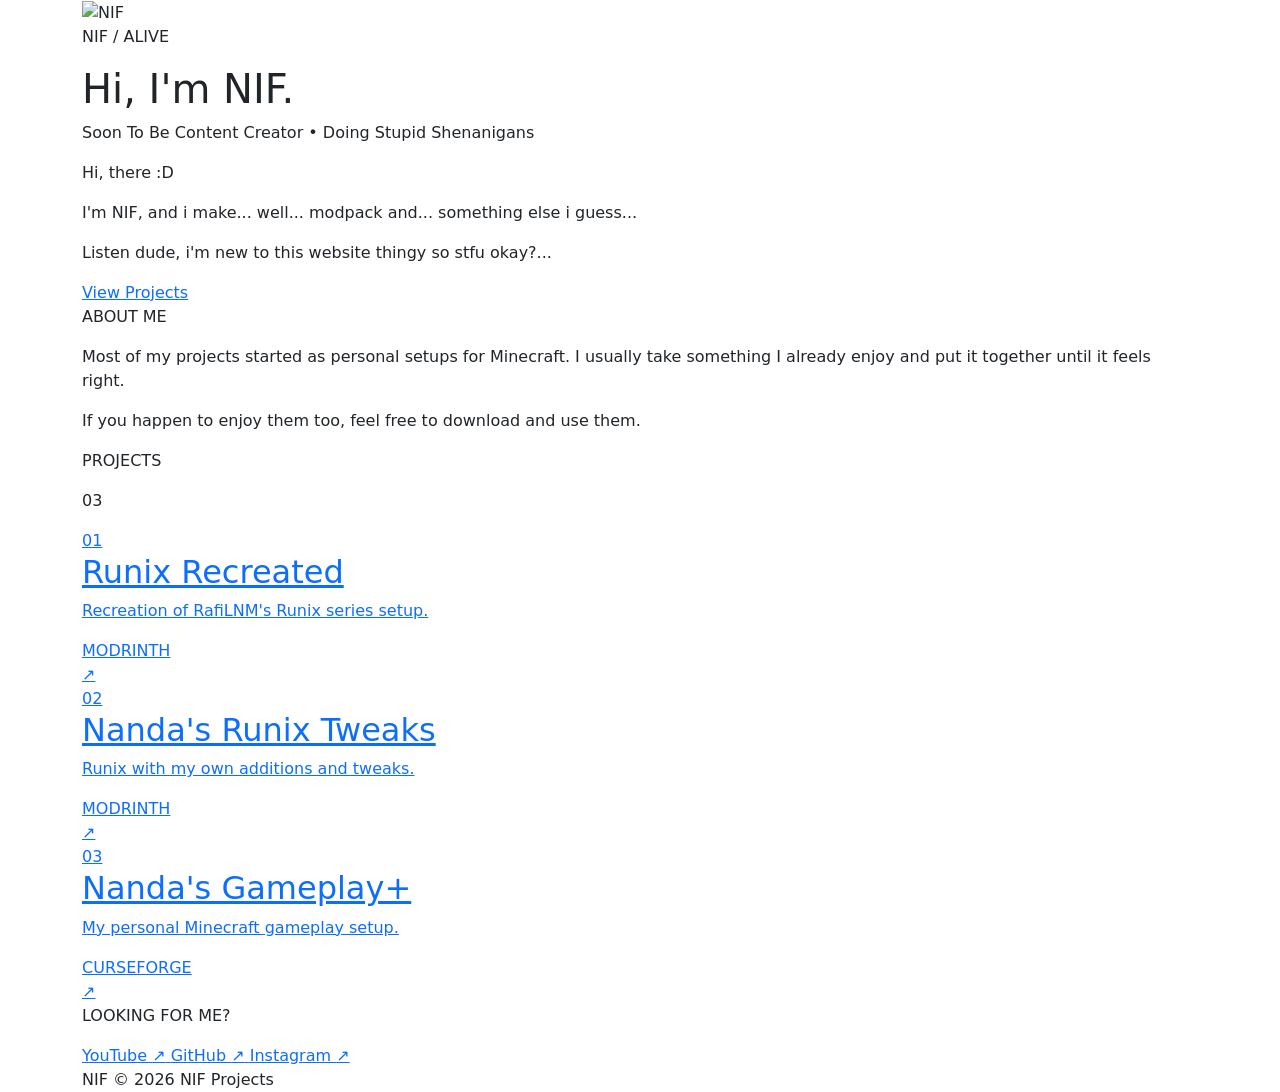
==== TheNIF.html @ 59b326af "Add files via upload" ====
<!doctype html>
<html lang="en">
  <head>
    <meta charset="utf-8" />
    <meta name="viewport" content="width=device-width, initial-scale=1" />

    <link href="https://cdn.jsdelivr.net/npm/bootstrap@5.0.2/dist/css/bootstrap.min.css" rel="stylesheet" />
    <link rel="stylesheet" href="css/NIF-2.css" />

    <title>NIF | Ikki</title>
  </head>

  <body>
    <main>
      <!-- HERO | START -->
      <section class="hero">
        <div class="container">
          <div class="hero-content">
            <img src="img/NIF.png" alt="NIF" class="hero-logo" />

            <div class="hero-text">
              <p class="eyebrow">NIF / ALIVE</p>

              <h1>Hi, I'm NIF.</h1>

              <p class="hero-role">
                Soon To Be Content Creator
                <span>•</span>
                Doing Stupid Shenanigans
              </p>

              <p class="hero-description">Hi, there :D</p>
              <p class="hero-description">I'm NIF, and i make... well... modpack and... something else i guess...</p>
              <p class="hero-description">Listen dude, i'm new to this website thingy so stfu okay?...</p>

              <div class="hero-actions">
                <a href="#projects" class="secondary-link"> View Projects </a>
              </div>
            </div>
          </div>
        </div>
      </section>
      <!-- HERO | END -->

      <!-- ABOUT | START -->
      <section class="about">
        <div class="container">
          <div class="simple-grid">
            <div>
              <p class="section-label">ABOUT ME</p>
            </div>

            <div class="about-text">
              <p>Most of my projects started as personal setups for Minecraft. I usually take something I already enjoy and put it together until it feels right.</p>

              <p>If you happen to enjoy them too, feel free to download and use them.</p>
            </div>
          </div>
        </div>
      </section>
      <!-- ABOUT | END -->

      <!-- PROJECTS | START -->
      <section id="projects" class="projects">
        <div class="container">
          <div class="section-top">
            <p class="section-label">PROJECTS</p>

            <p class="section-count">03</p>
          </div>

          <div class="project-list">
            <a href="https://modrinth.com/modpack/lnmrunix" target="_blank" rel="noopener noreferre" class="project-item">
              <div class="project-number">01</div>

              <div class="project-info">
                <h2>Runix Recreated</h2>

                <p>Recreation of RafiLNM's Runix series setup.</p>
              </div>

              <div class="project-type">MODRINTH</div>

              <div class="project-arrow">↗</div>
            </a>

            <a href="#" class="project-item">
              <div class="project-number">02</div>

              <div class="project-info">
                <h2>Nanda's Runix Tweaks</h2>

                <p>Runix with my own additions and tweaks.</p>
              </div>

              <div class="project-type">MODRINTH</div>

              <div class="project-arrow">↗</div>
            </a>

            <a href="https://www.curseforge.com/minecraft/modpacks/ngplus" target="_blank" rel="noopener noreferre" class="project-item">
              <div class="project-number">03</div>

              <div class="project-info">
                <h2>Nanda's Gameplay+</h2>

                <p>My personal Minecraft gameplay setup.</p>
              </div>

              <div class="project-type">CURSEFORGE</div>

              <div class="project-arrow">↗</div>
            </a>
          </div>
        </div>
      </section>
      <!-- PROJECTS | END -->

      <!-- SOCIALS | START -->
      <section id="socials" class="socials">
        <div class="container">
          <div class="simple-grid">
            <div>
              <p class="section-label">LOOKING FOR ME?</p>
            </div>

            <div class="social-list">
              <a href="https://www.youtube.com/@notIkki" target="_blank" rel="noopener noreferre">
                YouTube
                <span>↗</span>
              </a>

              <a href="https://github.com/SimplIkkity" target="_blank" rel="noopener noreferre">
                GitHub
                <span>↗</span>
              </a>

              <a href="https://www.instagram.com/simpleikki/" target="_blank" rel="noopener noreferre">
                Instagram
                <span>↗</span>
              </a>
            </div>
          </div>
        </div>
      </section>
      <!-- SOCIALS | END -->
    </main>

    <!-- FOOTER | START -->
    <footer>
      <div class="container">
        <div class="footer-content">
          <span class="footer-logo"> NIF </span>

          <span> © 2026 NIF Projects </span>
        </div>
      </div>
    </footer>
    <!-- FOOTER | END -->

    <script src="https://cdn.jsdelivr.net/npm/bootstrap@5.0.2/dist/js/bootstrap.bundle.min.js"></script>
  </body>
</html>
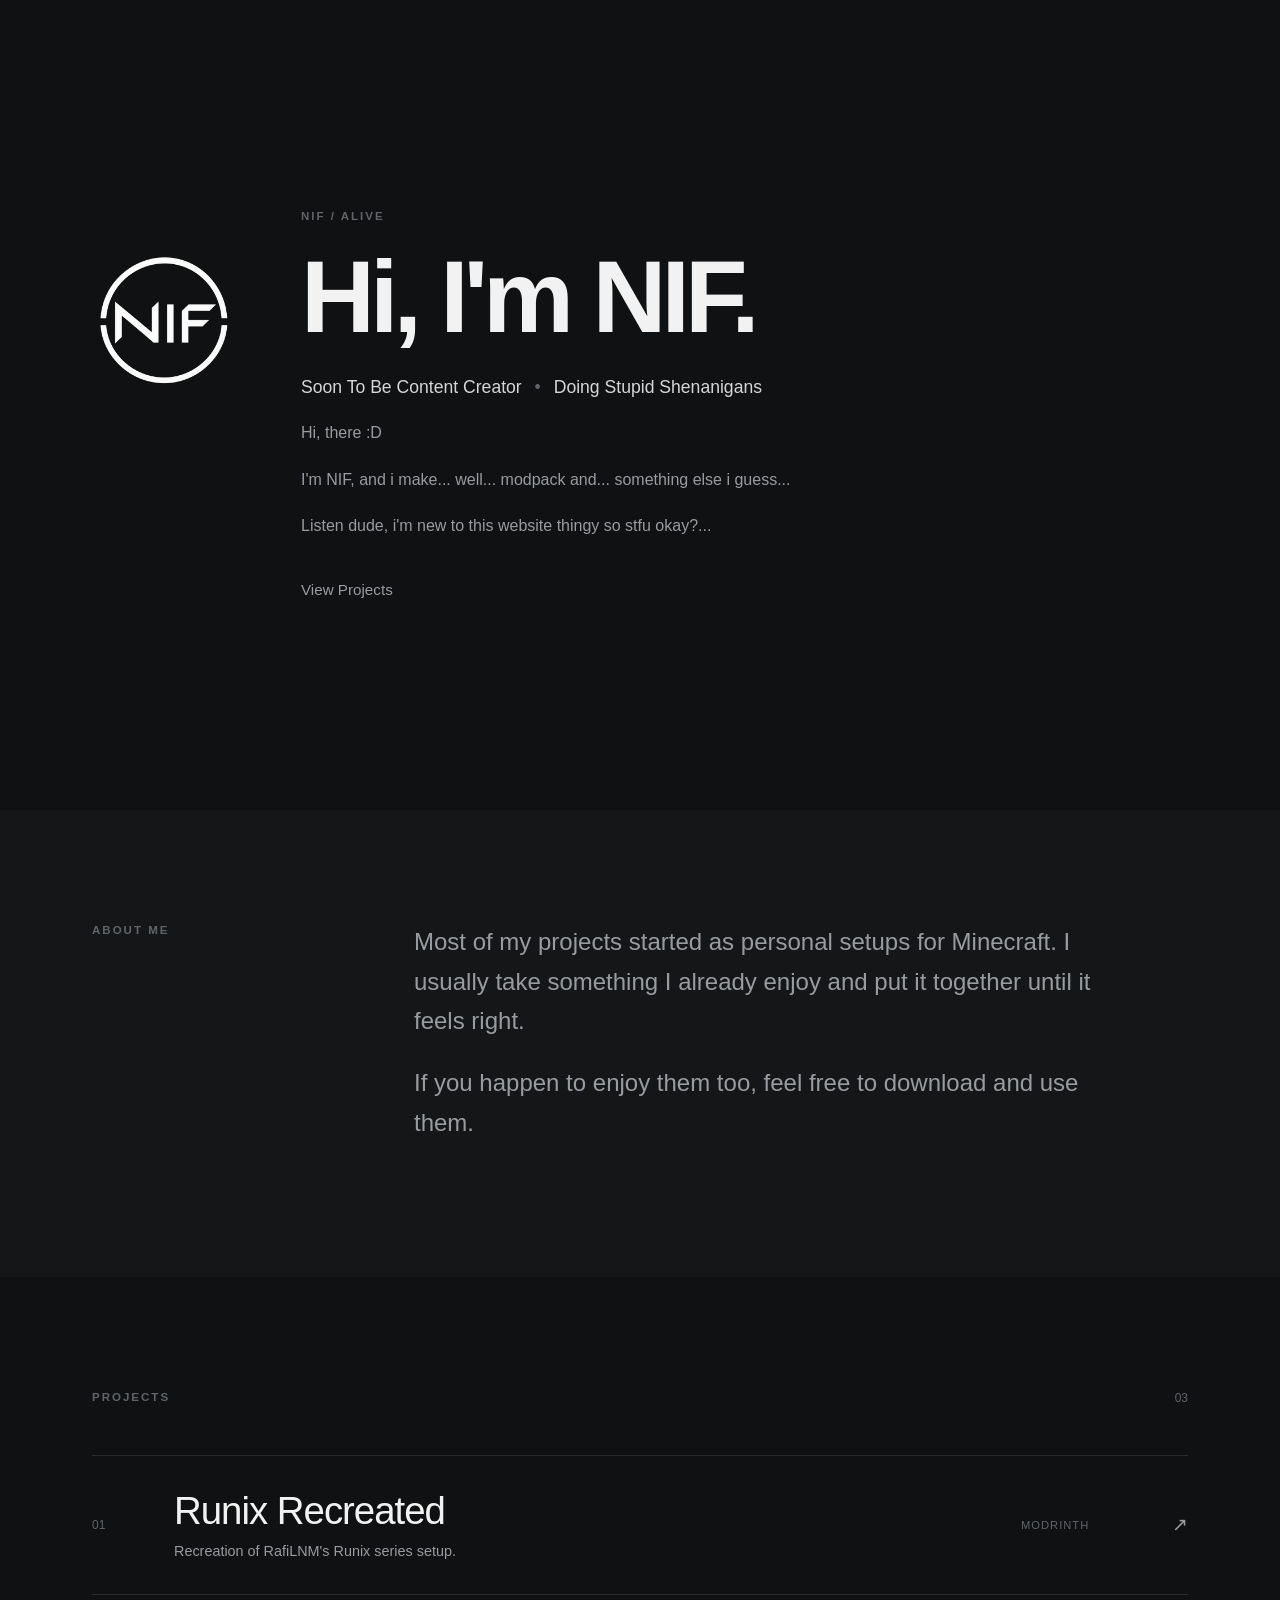
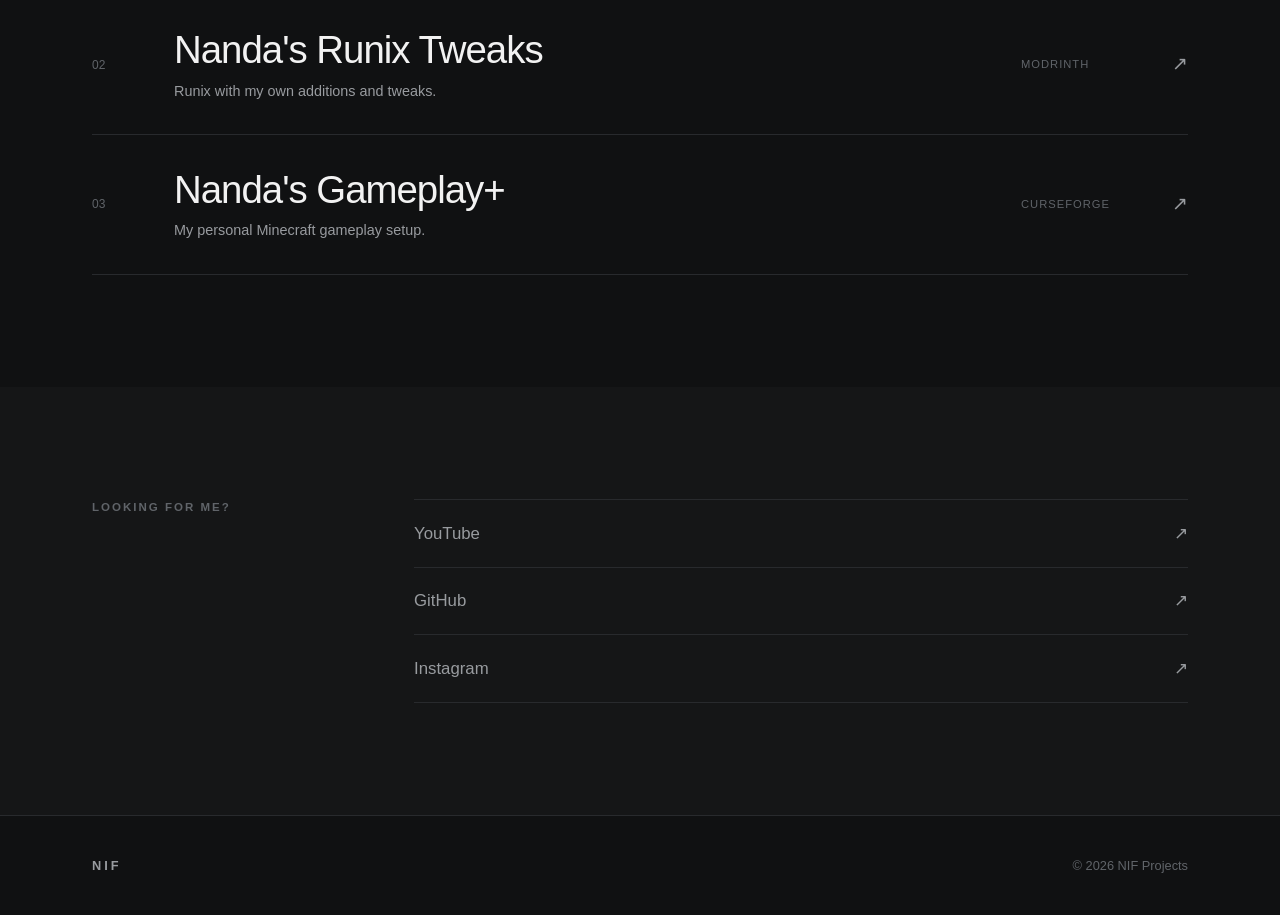
==== commit 20b30b85: "Update TheNIF.html" ====
--- a/TheNIF.html
+++ b/TheNIF.html
@@ -5,7 +5,7 @@
     <meta name="viewport" content="width=device-width, initial-scale=1" />
 
     <link href="https://cdn.jsdelivr.net/npm/bootstrap@5.0.2/dist/css/bootstrap.min.css" rel="stylesheet" />
-    <link rel="stylesheet" href="css/NIF-2.css" />
+    <link rel="stylesheet" href="NIF-2.css" />
 
     <title>NIF | Ikki</title>
   </head>
@@ -16,7 +16,7 @@
       <section class="hero">
         <div class="container">
           <div class="hero-content">
-            <img src="img/NIF.png" alt="NIF" class="hero-logo" />
+            <img src="NIF.png" alt="NIF" class="hero-logo" />
 
             <div class="hero-text">
               <p class="eyebrow">NIF / ALIVE</p>
--- a/NIF-2.css
+++ b/NIF-2.css
@@ -0,0 +1,520 @@
+/* =========================
+   ROOT
+========================= */
+
+:root {
+  --background: #101112;
+  --background-light: #151617;
+
+  --text: #f2f2f2;
+  --text-secondary: #989b9f;
+  --text-muted: #606469;
+
+  --border: #282a2d;
+}
+
+/* =========================
+   GENERAL
+========================= */
+
+html {
+  scroll-behavior: smooth;
+}
+
+body {
+  margin: 0;
+
+  background-color: var(--background);
+  color: var(--text);
+
+  font-family:
+    Inter,
+    -apple-system,
+    BlinkMacSystemFont,
+    "Segoe UI",
+    sans-serif;
+}
+
+a {
+  color: inherit;
+}
+
+.container {
+  max-width: 1120px;
+}
+
+/* =========================
+   HERO
+========================= */
+
+.hero {
+  min-height: 90vh;
+
+  display: flex;
+  align-items: center;
+
+  padding: 6rem 0;
+}
+
+.hero-content {
+  display: flex;
+
+  align-items: flex-start;
+
+  gap: 4rem;
+}
+
+/* LOGO */
+
+.hero-logo {
+  width: 145px;
+  height: auto;
+
+  flex-shrink: 0;
+
+  margin-top: 42px;
+}
+
+/* HERO TEXT */
+
+.hero-text {
+  max-width: 720px;
+}
+
+.eyebrow,
+.section-label {
+  margin-bottom: 1.4rem;
+
+  color: var(--text-muted);
+
+  font-size: 0.72rem;
+  font-weight: 600;
+
+  letter-spacing: 2px;
+}
+
+.hero h1 {
+  margin: 0;
+
+  font-size: clamp(3.5rem, 8vw, 7rem);
+
+  font-weight: 600;
+
+  line-height: 0.95;
+
+  letter-spacing: -5px;
+}
+
+.hero-role {
+  margin-top: 1.8rem;
+  margin-bottom: 0;
+
+  color: #d6d6d6;
+
+  font-size: 1.1rem;
+  font-weight: 500;
+}
+
+.hero-role span {
+  margin: 0 8px;
+
+  color: var(--text-muted);
+}
+
+.hero-description {
+  max-width: 520px;
+
+  margin-top: 1.2rem;
+
+  color: var(--text-secondary);
+
+  font-size: 1rem;
+
+  line-height: 1.7;
+}
+
+/* =========================
+   HERO ACTIONS
+========================= */
+
+.hero-actions {
+  display: flex;
+
+  align-items: center;
+
+  gap: 2rem;
+
+  margin-top: 2.5rem;
+}
+
+.primary-link,
+.secondary-link {
+  text-decoration: none;
+
+  font-size: 0.95rem;
+
+  transition: 0.2s ease;
+}
+
+.primary-link {
+  display: inline-flex;
+
+  align-items: center;
+
+  gap: 12px;
+
+  padding-bottom: 5px;
+
+  border-bottom: 1px solid #ffffff;
+}
+
+.primary-link span {
+  transition: transform 0.2s ease;
+}
+
+.primary-link:hover {
+  color: white;
+}
+
+.primary-link:hover span {
+  transform: translateY(4px);
+}
+
+.secondary-link {
+  color: var(--text-secondary);
+}
+
+.secondary-link:hover {
+  color: white;
+}
+
+/* =========================
+   SHARED SECTION
+========================= */
+
+.about,
+.projects,
+.socials {
+  padding: 7rem 0;
+}
+
+.about,
+.socials {
+  background-color: var(--background-light);
+}
+
+.simple-grid {
+  display: grid;
+
+  grid-template-columns: 1fr 3fr;
+
+  gap: 4rem;
+}
+
+/* =========================
+   ABOUT
+========================= */
+
+.about-text {
+  max-width: 720px;
+}
+
+.about-text p {
+  margin-top: 0;
+  margin-bottom: 1.4rem;
+
+  color: var(--text-secondary);
+
+  font-size: clamp(1.2rem, 2vw, 1.5rem);
+
+  line-height: 1.65;
+}
+
+/* =========================
+   PROJECTS
+========================= */
+
+.section-top {
+  display: flex;
+
+  align-items: center;
+  justify-content: space-between;
+
+  margin-bottom: 3rem;
+}
+
+.section-top .section-label {
+  margin: 0;
+}
+
+.section-count {
+  margin: 0;
+
+  color: var(--text-muted);
+
+  font-size: 0.75rem;
+}
+
+/* =========================
+   PROJECT LIST
+========================= */
+
+.project-list {
+  border-top: 1px solid var(--border);
+}
+
+.project-item {
+  display: grid;
+
+  grid-template-columns:
+    50px
+    minmax(0, 1fr)
+    100px
+    35px;
+
+  align-items: center;
+
+  gap: 2rem;
+
+  padding: 2rem 0;
+
+  border-bottom: 1px solid var(--border);
+
+  color: var(--text);
+
+  text-decoration: none;
+
+  transition:
+    padding-left 0.25s ease,
+    color 0.2s ease;
+}
+
+.project-item:hover {
+  padding-left: 10px;
+
+  color: #ffffff;
+}
+
+.project-number {
+  color: var(--text-muted);
+
+  font-size: 0.75rem;
+}
+
+.project-info h2 {
+  margin: 0;
+
+  font-size: clamp(1.5rem, 3vw, 2.4rem);
+
+  font-weight: 500;
+
+  letter-spacing: -1px;
+}
+
+.project-info p {
+  margin-top: 7px;
+  margin-bottom: 0;
+
+  color: var(--text-secondary);
+
+  font-size: 0.9rem;
+}
+
+.project-type {
+  color: var(--text-muted);
+
+  font-size: 0.7rem;
+
+  letter-spacing: 1px;
+}
+
+.project-arrow {
+  color: var(--text-secondary);
+
+  font-size: 1.2rem;
+
+  text-align: right;
+
+  transition: transform 0.2s ease;
+}
+
+.project-item:hover .project-arrow {
+  transform: translate(3px, -3px);
+}
+
+/* =========================
+   SOCIALS
+========================= */
+
+.social-list {
+  display: flex;
+
+  flex-direction: column;
+
+  border-top: 1px solid var(--border);
+}
+
+.social-list a {
+  display: flex;
+
+  justify-content: space-between;
+  align-items: center;
+
+  padding: 1.3rem 0;
+
+  border-bottom: 1px solid var(--border);
+
+  color: var(--text-secondary);
+
+  text-decoration: none;
+
+  font-size: 1.05rem;
+
+  transition:
+    color 0.2s ease,
+    padding-left 0.2s ease;
+}
+
+.social-list a:hover {
+  padding-left: 7px;
+
+  color: white;
+}
+
+/* =========================
+   FOOTER
+========================= */
+
+footer {
+  padding: 2.5rem 0;
+
+  border-top: 1px solid var(--border);
+
+  background-color: var(--background);
+}
+
+.footer-content {
+  display: flex;
+
+  align-items: center;
+  justify-content: space-between;
+
+  color: var(--text-muted);
+
+  font-size: 0.8rem;
+}
+
+.footer-logo {
+  color: var(--text-secondary);
+
+  font-weight: 600;
+
+  letter-spacing: 3px;
+}
+
+/* =========================
+   TABLET
+========================= */
+
+@media (max-width: 900px) {
+  .hero-content {
+    gap: 3rem;
+  }
+
+  .hero-logo {
+    width: 110px;
+  }
+
+  .simple-grid {
+    grid-template-columns: 1fr 2.5fr;
+  }
+}
+
+/* =========================
+   MOBILE
+========================= */
+
+@media (max-width: 768px) {
+  .hero {
+    min-height: auto;
+
+    padding: 5rem 0;
+  }
+
+  .hero-content {
+    flex-direction: column;
+
+    gap: 2.5rem;
+  }
+
+  .hero-logo {
+    width: 95px;
+  }
+
+  .hero h1 {
+    font-size: clamp(3.3rem, 15vw, 5rem);
+
+    letter-spacing: -3px;
+  }
+
+  .hero-role {
+    line-height: 1.8;
+  }
+
+  .about,
+  .projects,
+  .socials {
+    padding: 5rem 0;
+  }
+
+  .simple-grid {
+    grid-template-columns: 1fr;
+
+    gap: 2rem;
+  }
+
+  .project-item {
+    grid-template-columns:
+      35px
+      minmax(0, 1fr)
+      30px;
+
+    gap: 1rem;
+
+    padding: 1.6rem 0;
+  }
+
+  .project-type {
+    display: none;
+  }
+
+  .project-info p {
+    padding-right: 1rem;
+  }
+}
+
+/* =========================
+   SMALL MOBILE
+========================= */
+
+@media (max-width: 480px) {
+  .hero-actions {
+    gap: 1.4rem;
+  }
+
+  .hero-logo {
+    width: 80px;
+  }
+
+  .hero-description {
+    font-size: 0.95rem;
+  }
+
+  .footer-content {
+    flex-direction: column;
+
+    align-items: flex-start;
+
+    gap: 0.6rem;
+  }
+}
